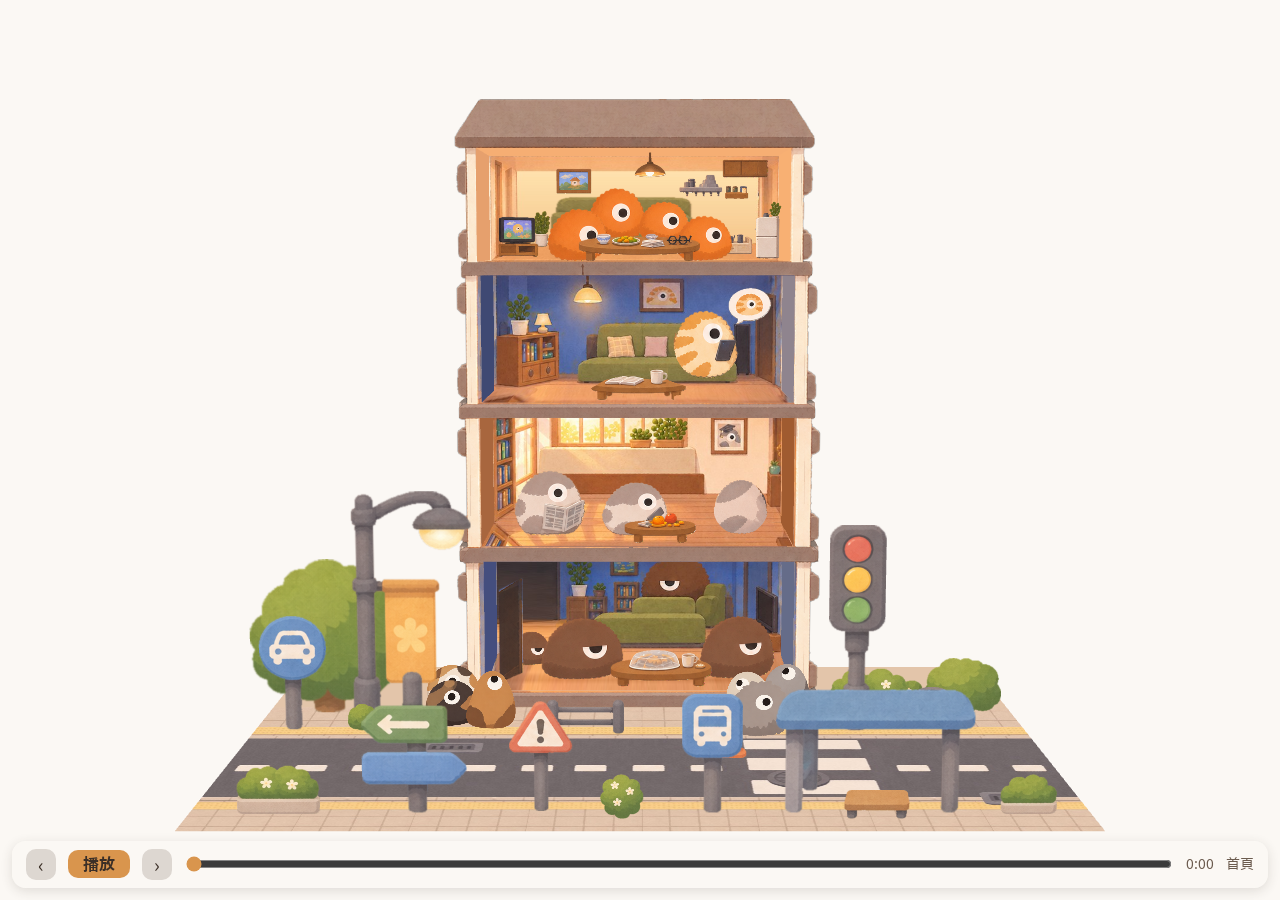
==== ar-story.html @ 3cf79693 "新增首頁、家庭問卷、3D 動畫與海報 AR - 首頁三個入口：家庭問卷、家系圖、VR 海報 - 家庭問卷：PSFD 題目、研究 GMM 判定四型、路徑圖 - 公寓 2.5D 模型與 90 秒動畫 - " ====
<!DOCTYPE html>
<html lang="zh-TW">
<head>
<meta charset="UTF-8">
<meta name="viewport" content="width=device-width, initial-scale=1">
<title>家書 Jiashu｜子女長大以後，家由誰來帶動？</title>
<style>
@font-face { font-family: 'Taipei Sans TC Beta'; src: url('fonts/TaipeiSansTCBeta-Regular.ttf') format('truetype'); font-weight: 400; font-display: swap; }
@font-face { font-family: 'Taipei Sans TC Beta'; src: url('fonts/TaipeiSansTCBeta-Bold.ttf') format('truetype'); font-weight: 700; font-display: swap; }
:root { --ink: #3B2F27; --soft: #6B5B4E; --paper: #FBF8F4; --amber: #D9954D; --mist: #DDD7D1; --sand: #F3E6D2; }
html, body { margin: 0; height: 100%; overflow: hidden; background: var(--paper); color: var(--ink); font-family: 'Taipei Sans TC Beta', 'PingFang TC', sans-serif; }
body:not(.ar) canvas { position: fixed; inset: 0; display: block; }
body.ar, html:has(body.ar) { background: #000; }
#ar-stage { position: fixed; inset: 0; display: none; overflow: hidden; }
body.ar #ar-stage { display: block; }
#ar-gate { position: fixed; inset: 0; z-index: 20; display: flex; flex-direction: column; align-items: center; justify-content: center; gap: 14px; padding: 24px; background: var(--paper); text-align: center; }
#ar-gate[hidden], #ar-hint[hidden] { display: none; }
#ar-gate img { width: 150px; height: 150px; object-fit: contain; }
#ar-gate h1 { font-size: 1.5rem; margin: 0; }
#ar-gate p { margin: 0; color: var(--soft); line-height: 1.6; }
#ar-start { font: inherit; font-weight: 700; font-size: 1.1rem; border: none; background: var(--amber); color: var(--ink); border-radius: 12px; padding: 12px 28px; cursor: pointer; }
#ar-hint { position: fixed; left: 50%; top: 40%; transform: translateX(-50%); z-index: 10; background: rgba(251, 248, 244, .92); padding: 10px 18px; border-radius: 12px; font-weight: 700; white-space: nowrap; }
body.ar #note { color: #fff; text-shadow: 0 1px 3px #000; z-index: 10; }
body.ar #bar { z-index: 10; }
.nav { font: inherit; font-size: 1.2rem; line-height: 1; border: none; background: var(--mist); color: var(--ink); border-radius: 10px; padding: 6px 12px; cursor: pointer; }
#reset { font: inherit; font-size: .82rem; border: none; background: var(--sand); color: var(--ink); border-radius: 10px; padding: 6px 10px; cursor: pointer; white-space: nowrap; }
#note { position: fixed; left: 16px; top: 12px; font-size: .78rem; color: var(--soft); opacity: 0; transition: opacity .4s; pointer-events: none; }
#note.on { opacity: 1; }
#bar { position: fixed; left: 12px; right: 12px; bottom: 12px; display: flex; align-items: center; gap: 12px; background: rgba(251, 248, 244, .92); padding: 8px 14px; border-radius: 14px; box-shadow: 0 3px 12px rgba(59, 47, 39, .14); }
#play { font: inherit; font-weight: 700; border: none; background: var(--amber); color: var(--ink); border-radius: 10px; padding: 6px 14px; cursor: pointer; min-width: 62px; }
#seek { flex: 1; accent-color: #D9954D; min-width: 0; }
#time { font-size: .85rem; color: var(--soft); font-variant-numeric: tabular-nums; }
#home { color: var(--soft); font-size: .85rem; text-decoration: none; white-space: nowrap; }
</style>
<script type="importmap">{ "imports": { "three": "./vendor/three/three.module.js", "three/addons/renderers/CSS3DRenderer.js": "./vendor/three/CSS3DRenderer.js" } }</script>
</head>
<body>
<div id="ar-stage"></div>
<div id="ar-gate" hidden>
    <img src="assets/cats/home-vr.webp" alt="">
    <h1>把手機對準海報</h1>
    <p>按下開始後允許使用相機，<br>公寓會從海報上長出來。</p>
    <button id="ar-start" type="button">開啟相機</button>
    <p id="ar-msg" role="status"></p>
</div>
<div id="ar-hint" hidden>請把鏡頭對準整張海報</div>
<div id="note">插圖與動態為示意，非個別家庭資料；統計結果為關聯，不代表因果</div>
<div id="bar">
    <button class="nav" id="prev" type="button" aria-label="上一段">‹</button>
    <button id="play" type="button">暫停</button>
    <button class="nav" id="next" type="button" aria-label="下一段">›</button>
    <input id="seek" type="range" min="0" max="90" step="0.1" value="0" aria-label="播放進度">
    <span id="time">0:00</span>
    <button id="reset" type="button" hidden>回到導覽視角</button>
    <a id="home" href="index.html#/">首頁</a>
</div>
<script type="module" src="story.js"></script>
</body>
</html>
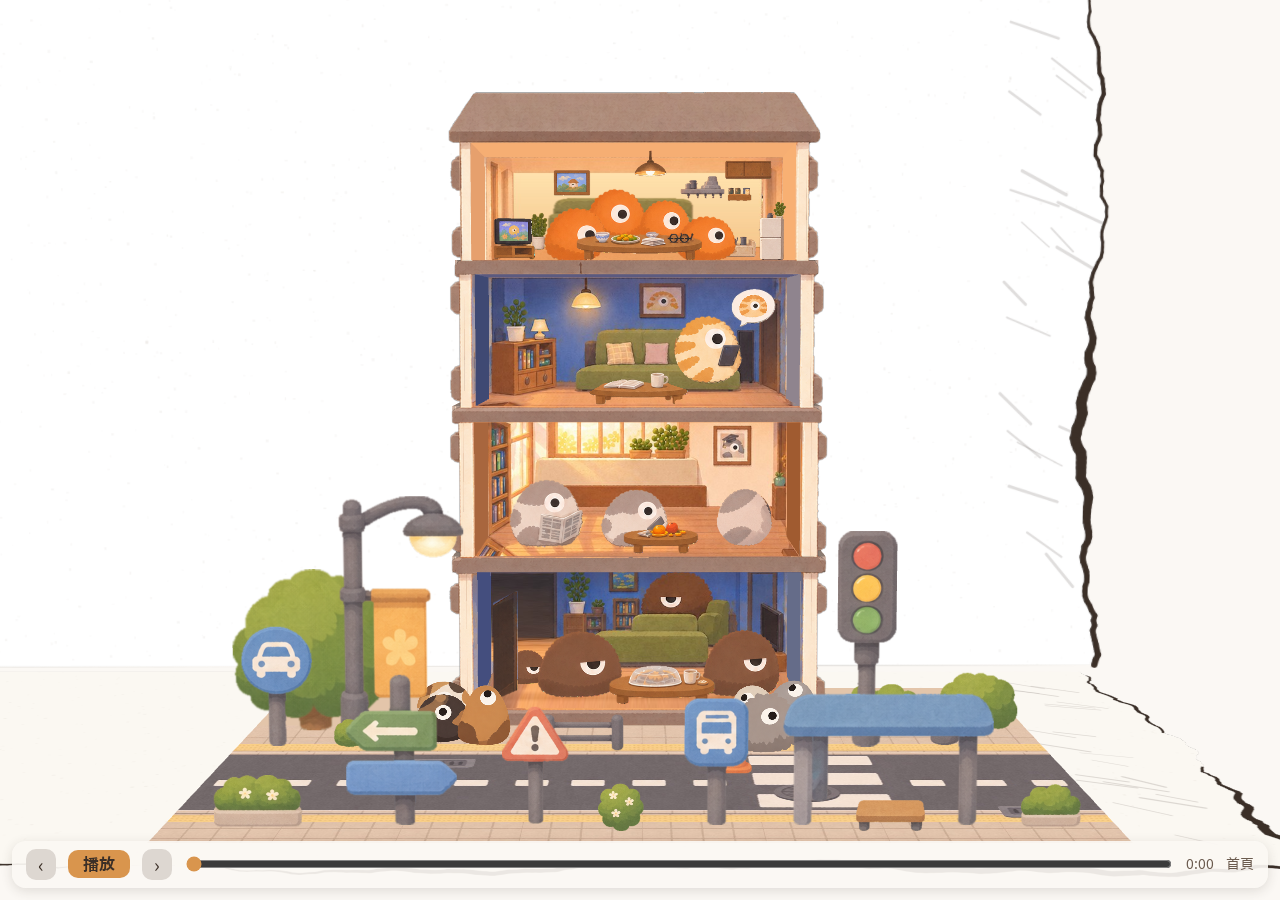
==== commit 44955e37: "動畫改版：新增方法頁與兩項發現、AR 進度條與手繪白牆 Co-Authored-By: Claude Opus 5.5 <noreply@anthropic.com>" ====
--- a/ar-story.html
+++ b/ar-story.html
@@ -14,7 +14,10 @@
 #ar-stage { position: fixed; inset: 0; display: none; overflow: hidden; }
 body.ar #ar-stage { display: block; }
 #ar-gate { position: fixed; inset: 0; z-index: 20; display: flex; flex-direction: column; align-items: center; justify-content: center; gap: 14px; padding: 24px; background: var(--paper); text-align: center; }
-#ar-gate[hidden], #ar-hint[hidden] { display: none; }
+#ar-gate[hidden], #ar-hint[hidden], #ar-start[hidden] { display: none; }
+#ar-progress { width: min(320px, 80vw); height: 12px; border-radius: 6px; background: var(--mist); overflow: hidden; }
+#ar-progress i { display: block; height: 100%; width: 0; background: var(--amber); border-radius: 6px; transition: width .15s; }
+#ar-label { font-variant-numeric: tabular-nums; }
 #ar-gate img { width: 150px; height: 150px; object-fit: contain; }
 #ar-gate h1 { font-size: 1.5rem; margin: 0; }
 #ar-gate p { margin: 0; color: var(--soft); line-height: 1.6; }
@@ -40,7 +43,9 @@
     <img src="assets/cats/home-vr.webp" alt="">
     <h1>把手機對準海報</h1>
     <p>按下開始後允許使用相機，<br>公寓會從海報上長出來。</p>
-    <button id="ar-start" type="button">開啟相機</button>
+    <div id="ar-progress" role="progressbar" aria-valuemin="0" aria-valuemax="100" aria-valuenow="0"><i></i></div>
+    <p id="ar-label">載入中… 0%</p>
+    <button id="ar-start" type="button" hidden>開啟相機</button>
     <p id="ar-msg" role="status"></p>
 </div>
 <div id="ar-hint" hidden>請把鏡頭對準整張海報</div>
@@ -49,11 +54,42 @@
     <button class="nav" id="prev" type="button" aria-label="上一段">‹</button>
     <button id="play" type="button">暫停</button>
     <button class="nav" id="next" type="button" aria-label="下一段">›</button>
-    <input id="seek" type="range" min="0" max="90" step="0.1" value="0" aria-label="播放進度">
+    <input id="seek" type="range" min="0" max="108" step="0.1" value="0" aria-label="播放進度">
     <span id="time">0:00</span>
     <button id="reset" type="button" hidden>回到導覽視角</button>
     <a id="home" href="index.html#/">首頁</a>
 </div>
+<script>
+// AR 的讀取進度：一打開網址就顯示，依實際下載的位元組計算（下載結果會留在瀏覽器快取，之後載入模組不必再抓）
+(function () {
+    if (!new URLSearchParams(location.search).has('ar')) return;
+    document.getElementById('ar-gate').hidden = false;
+    var bar = document.getElementById('ar-progress'), fill = bar.firstElementChild, label = document.getElementById('ar-label'), text = '載入中…';
+    window.arProgress = function (p, t) {
+        if (t !== undefined) text = t;
+        var n = Math.round(p * 100);
+        fill.style.width = n + '%'; bar.setAttribute('aria-valuenow', n);
+        label.textContent = text ? text + ' ' + n + '%' : '';
+    };
+    var sizes = {"vendor/three/three.module.js": 1272972, "vendor/three/GLTFLoader.js": 108521, "vendor/three/utils/BufferGeometryUtils.js": 31906, "vendor/three/CSS3DRenderer.js": 7804, "vendor/mindar/mindar-image-three.prod.js": 385065, "vendor/mindar/controller-mGt1s8dJ.js": 2199370, "vendor/mindar/ui-fBadYuor.js": 4552, "assets/ar/apartment.glb": 3423132, "assets/ar/poster.mind": 873396, "story.js": 22715}, total = 0, got = {};
+    Object.keys(sizes).forEach(function (f) { total += sizes[f]; got[f] = 0; });
+    function update() {
+        var sum = 0; Object.keys(got).forEach(function (f) { sum += Math.min(got[f], sizes[f]); });
+        window.arProgress(sum / total * .9, '載入中…');     // 下載佔 90%，其餘是初始化
+    }
+    Object.keys(sizes).forEach(function (f) {
+        fetch(f).then(function (r) {
+            var reader = r.body.getReader();
+            return (function pump() {
+                return reader.read().then(function (d) {
+                    if (d.done) { got[f] = sizes[f]; update(); return; }
+                    got[f] += d.value.length; update(); return pump();
+                });
+            })();
+        }).catch(function () { got[f] = sizes[f]; update(); });
+    });
+})();
+</script>
 <script type="module" src="story.js"></script>
 </body>
 </html>
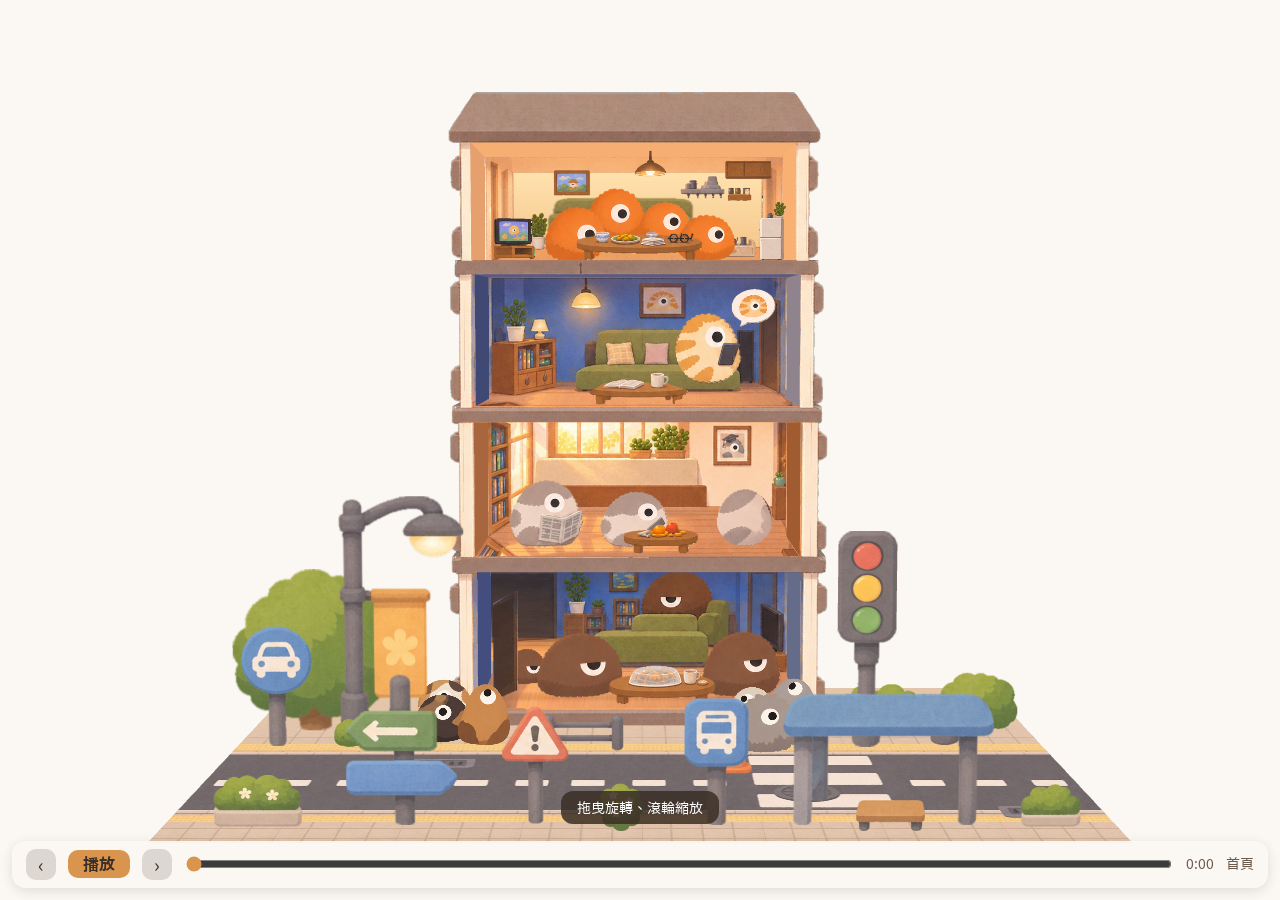
==== commit 83f77fc6: "支援橫向螢幕與雙指縮放，新增操作提示與免相機入口 Co-Authored-By: Claude Opus 5.5 <noreply@anthropic.com>" ====
--- a/ar-story.html
+++ b/ar-story.html
@@ -25,6 +25,13 @@
 #ar-hint { position: fixed; left: 50%; top: 40%; transform: translateX(-50%); z-index: 10; background: rgba(251, 248, 244, .92); padding: 10px 18px; border-radius: 12px; font-weight: 700; white-space: nowrap; }
 body.ar #note { color: #fff; text-shadow: 0 1px 3px #000; z-index: 10; }
 body.ar #bar { z-index: 10; }
+#bar:has(#reset:not([hidden])) #reset { position: fixed; right: 12px; bottom: 124px; z-index: 11; padding: 9px 14px; box-shadow: 0 3px 12px rgba(59, 47, 39, .2); }
+#tip { position: fixed; left: 50%; bottom: 76px; transform: translateX(-50%); z-index: 11; max-width: calc(100vw - 32px); background: rgba(59, 47, 39, .86); color: #fff; padding: 9px 16px; border-radius: 12px; font-size: .9rem; white-space: nowrap; opacity: 0; transition: opacity .4s; pointer-events: none; }
+#tip.on { opacity: 1; }
+#ar-skip { font-weight: 700; color: var(--ink); background: var(--sand); border-radius: 12px; padding: 10px 22px; text-decoration: none; }
+#to3d { display: none; color: var(--soft); font-size: .85rem; text-decoration: none; white-space: nowrap; }
+body.ar #to3d { display: inline; }
+@media (max-height: 480px) { #ar-gate { gap: 6px; padding: 10px; } #ar-gate img { width: 64px; height: 64px; } #ar-gate h1 { font-size: 1.15rem; } #ar-gate p { line-height: 1.35; font-size: .85rem; } #ar-gate img { display: none; } #ar-start, #ar-skip { padding: 7px 20px; font-size: .95rem; } }
 .nav { font: inherit; font-size: 1.2rem; line-height: 1; border: none; background: var(--mist); color: var(--ink); border-radius: 10px; padding: 6px 12px; cursor: pointer; }
 #reset { font: inherit; font-size: .82rem; border: none; background: var(--sand); color: var(--ink); border-radius: 10px; padding: 6px 10px; cursor: pointer; white-space: nowrap; }
 #note { position: fixed; left: 16px; top: 12px; font-size: .78rem; color: var(--soft); opacity: 0; transition: opacity .4s; pointer-events: none; }
@@ -46,9 +53,11 @@
     <div id="ar-progress" role="progressbar" aria-valuemin="0" aria-valuemax="100" aria-valuenow="0"><i></i></div>
     <p id="ar-label">載入中… 0%</p>
     <button id="ar-start" type="button" hidden>開啟相機</button>
+    <a id="ar-skip" href="ar-story.html">不開相機，直接玩 3D 模型</a>
     <p id="ar-msg" role="status"></p>
 </div>
 <div id="ar-hint" hidden>請把鏡頭對準整張海報</div>
+<div id="tip" role="status"></div>
 <div id="note">插圖與動態為示意，非個別家庭資料；統計結果為關聯，不代表因果</div>
 <div id="bar">
     <button class="nav" id="prev" type="button" aria-label="上一段">‹</button>
@@ -57,6 +66,7 @@
     <input id="seek" type="range" min="0" max="108" step="0.1" value="0" aria-label="播放進度">
     <span id="time">0:00</span>
     <button id="reset" type="button" hidden>回到導覽視角</button>
+    <a id="to3d" href="ar-story.html">免相機</a>
     <a id="home" href="index.html#/">首頁</a>
 </div>
 <script>
@@ -71,7 +81,7 @@
         fill.style.width = n + '%'; bar.setAttribute('aria-valuenow', n);
         label.textContent = text ? text + ' ' + n + '%' : '';
     };
-    var sizes = {"vendor/three/three.module.js": 1272972, "vendor/three/GLTFLoader.js": 108521, "vendor/three/utils/BufferGeometryUtils.js": 31906, "vendor/three/CSS3DRenderer.js": 7804, "vendor/mindar/mindar-image-three.prod.js": 385065, "vendor/mindar/controller-mGt1s8dJ.js": 2199370, "vendor/mindar/ui-fBadYuor.js": 4552, "assets/ar/apartment.glb": 3423132, "assets/ar/poster.mind": 873396, "story.js": 22715}, total = 0, got = {};
+    var sizes = {"vendor/three/three.module.js": 1272972, "vendor/three/GLTFLoader.js": 108521, "vendor/three/utils/BufferGeometryUtils.js": 31906, "vendor/three/CSS3DRenderer.js": 7804, "vendor/mindar/mindar-image-three.prod.js": 385065, "vendor/mindar/controller-mGt1s8dJ.js": 2199370, "vendor/mindar/ui-fBadYuor.js": 4552, "assets/ar/apartment.glb": 3423132, "assets/ar/poster.mind": 890215, "story.js": 22715}, total = 0, got = {};
     Object.keys(sizes).forEach(function (f) { total += sizes[f]; got[f] = 0; });
     function update() {
         var sum = 0; Object.keys(got).forEach(function (f) { sum += Math.min(got[f], sizes[f]); });
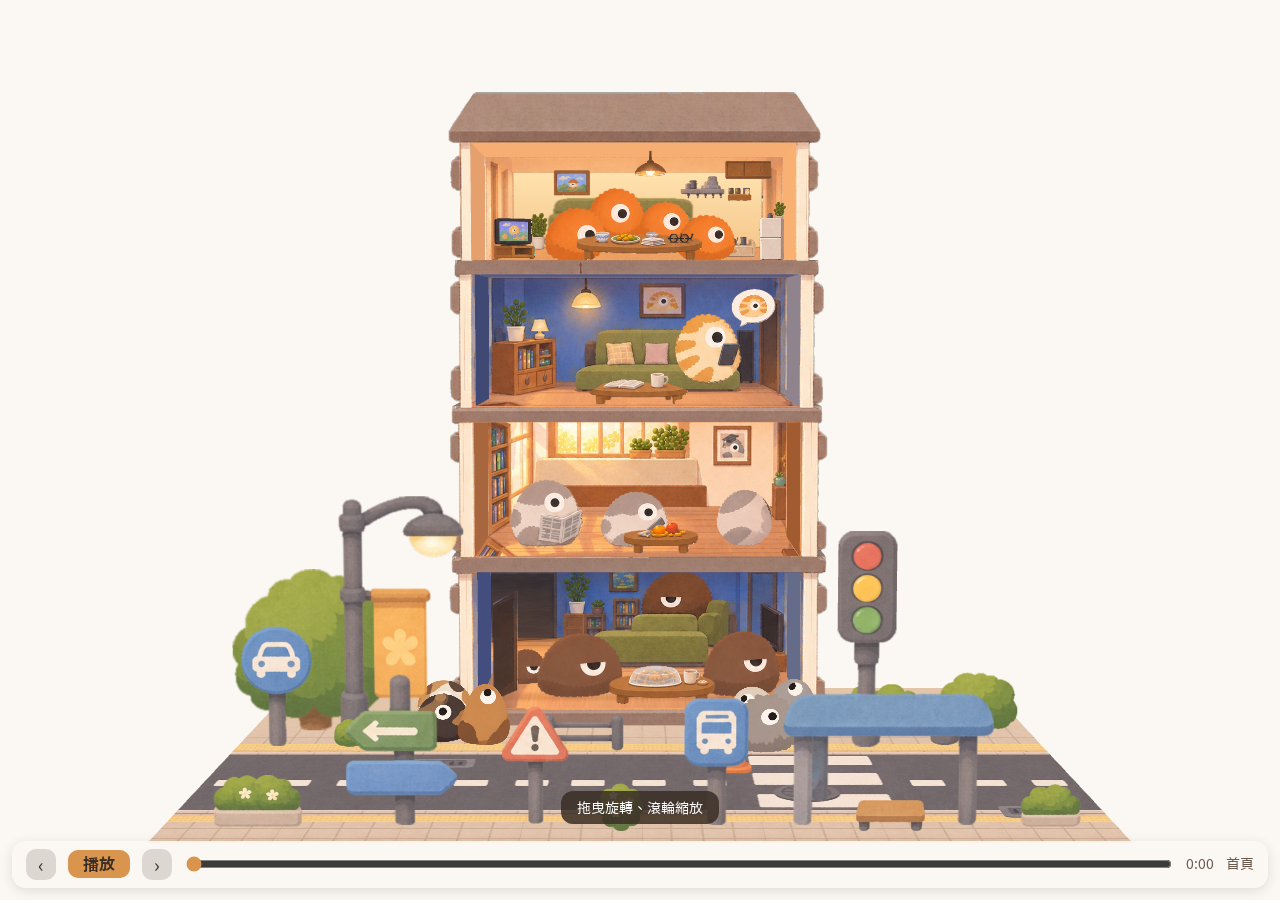
==== commit 9d6bf993: "更新 AR 海報辨識檔為定稿版海報 Co-Authored-By: Claude Opus 5.5 <noreply@anthropic.com>" ====
--- a/ar-story.html
+++ b/ar-story.html
@@ -81,7 +81,7 @@
         fill.style.width = n + '%'; bar.setAttribute('aria-valuenow', n);
         label.textContent = text ? text + ' ' + n + '%' : '';
     };
-    var sizes = {"vendor/three/three.module.js": 1272972, "vendor/three/GLTFLoader.js": 108521, "vendor/three/utils/BufferGeometryUtils.js": 31906, "vendor/three/CSS3DRenderer.js": 7804, "vendor/mindar/mindar-image-three.prod.js": 385065, "vendor/mindar/controller-mGt1s8dJ.js": 2199370, "vendor/mindar/ui-fBadYuor.js": 4552, "assets/ar/apartment.glb": 3423132, "assets/ar/poster.mind": 890215, "story.js": 22715}, total = 0, got = {};
+    var sizes = {"vendor/three/three.module.js": 1272972, "vendor/three/GLTFLoader.js": 108521, "vendor/three/utils/BufferGeometryUtils.js": 31906, "vendor/three/CSS3DRenderer.js": 7804, "vendor/mindar/mindar-image-three.prod.js": 385065, "vendor/mindar/controller-mGt1s8dJ.js": 2199370, "vendor/mindar/ui-fBadYuor.js": 4552, "assets/ar/apartment.glb": 3423132, "assets/ar/poster.mind": 894425, "story.js": 22715}, total = 0, got = {};
     Object.keys(sizes).forEach(function (f) { total += sizes[f]; got[f] = 0; });
     function update() {
         var sum = 0; Object.keys(got).forEach(function (f) { sum += Math.min(got[f], sizes[f]); });
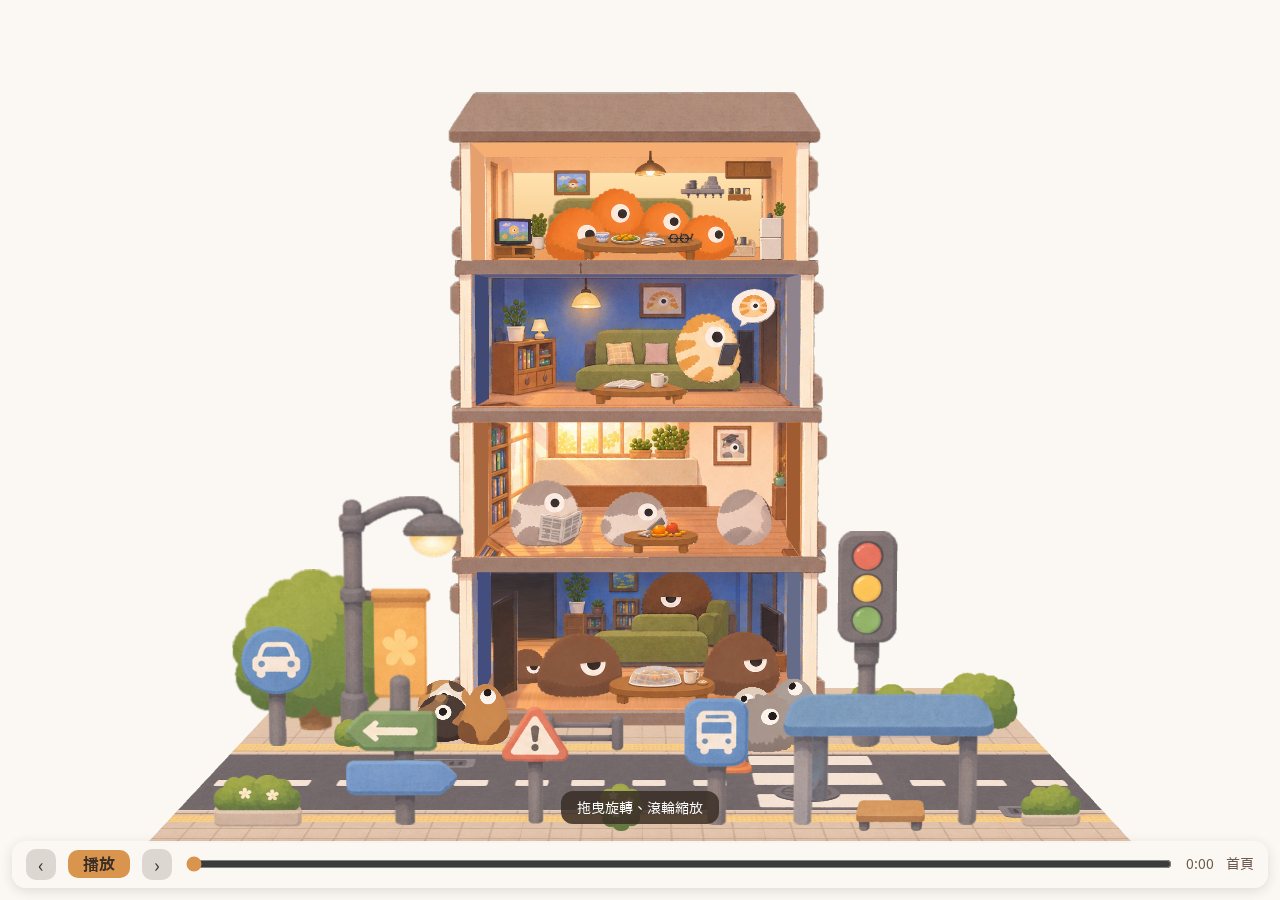
==== commit dd053134: "更新 AR 海報辨識檔為修訂版海報 Co-Authored-By: Claude Opus 5.5 <noreply@anthropic.com>" ====
--- a/ar-story.html
+++ b/ar-story.html
@@ -81,7 +81,7 @@
         fill.style.width = n + '%'; bar.setAttribute('aria-valuenow', n);
         label.textContent = text ? text + ' ' + n + '%' : '';
     };
-    var sizes = {"vendor/three/three.module.js": 1272972, "vendor/three/GLTFLoader.js": 108521, "vendor/three/utils/BufferGeometryUtils.js": 31906, "vendor/three/CSS3DRenderer.js": 7804, "vendor/mindar/mindar-image-three.prod.js": 385065, "vendor/mindar/controller-mGt1s8dJ.js": 2199370, "vendor/mindar/ui-fBadYuor.js": 4552, "assets/ar/apartment.glb": 3423132, "assets/ar/poster.mind": 894425, "story.js": 22715}, total = 0, got = {};
+    var sizes = {"vendor/three/three.module.js": 1272972, "vendor/three/GLTFLoader.js": 108521, "vendor/three/utils/BufferGeometryUtils.js": 31906, "vendor/three/CSS3DRenderer.js": 7804, "vendor/mindar/mindar-image-three.prod.js": 385065, "vendor/mindar/controller-mGt1s8dJ.js": 2199370, "vendor/mindar/ui-fBadYuor.js": 4552, "assets/ar/apartment.glb": 3423132, "assets/ar/poster.mind": 888064, "story.js": 22715}, total = 0, got = {};
     Object.keys(sizes).forEach(function (f) { total += sizes[f]; got[f] = 0; });
     function update() {
         var sum = 0; Object.keys(got).forEach(function (f) { sum += Math.min(got[f], sizes[f]); });
